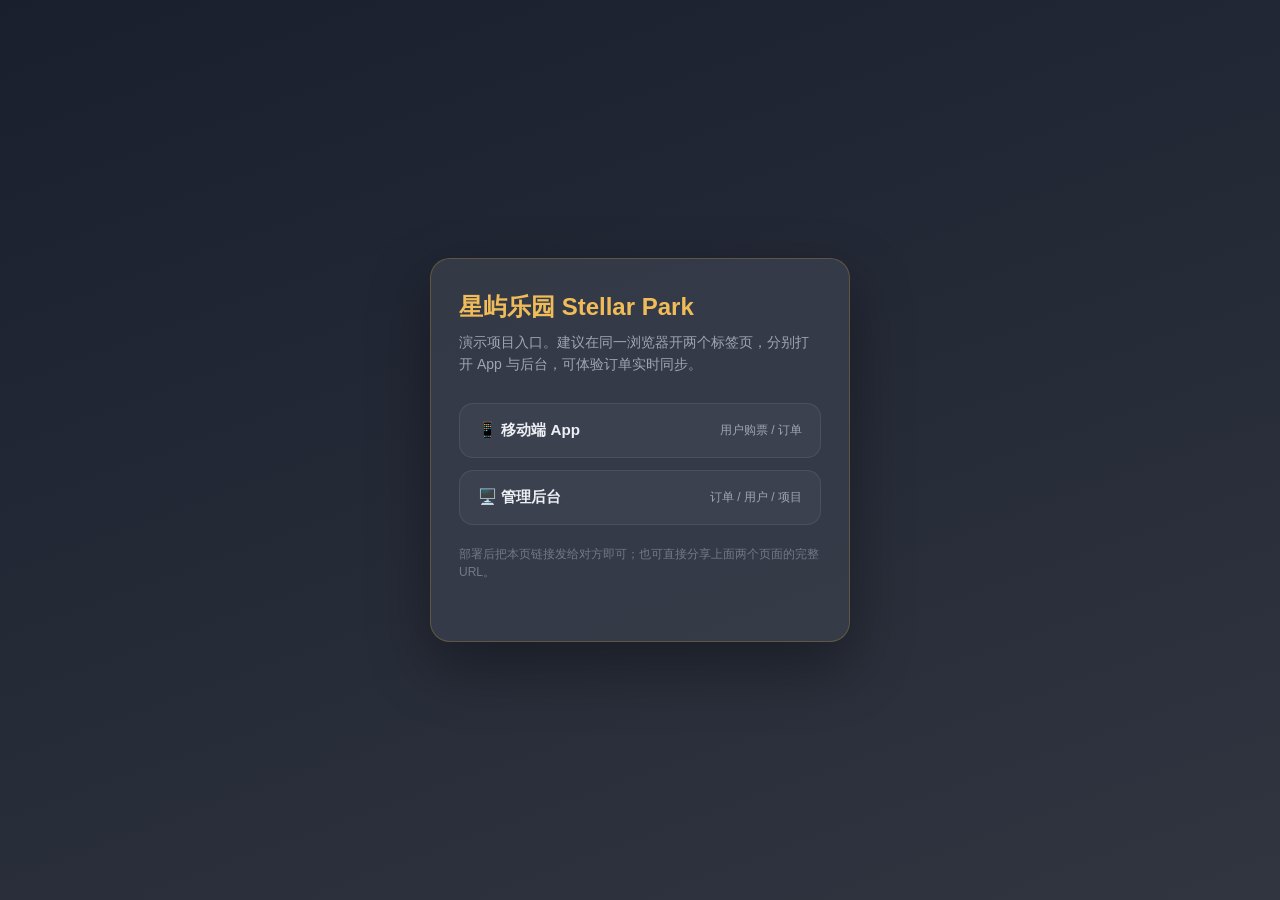
==== index.html @ 3377459b "添加静态站点部署配置与项目入口页。 支持 Vercel、Netlify 与 GitHub Pages 自动部署，便于分享 App 与后台演示链接。  Co-authored-by: Cursor <c" ====
<!DOCTYPE html>
<html lang="zh-CN">
<head>
  <meta charset="UTF-8">
  <meta name="viewport" content="width=device-width, initial-scale=1.0">
  <title>星屿乐园 · 演示入口</title>
  <style>
    * { box-sizing: border-box; margin: 0; padding: 0; }
    body {
      min-height: 100vh;
      display: flex;
      align-items: center;
      justify-content: center;
      font-family: -apple-system, BlinkMacSystemFont, "Segoe UI", sans-serif;
      background: linear-gradient(160deg, #1a1f2e 0%, #303540 100%);
      color: #eceff4;
      padding: 24px;
    }
    .card {
      width: 100%;
      max-width: 420px;
      background: rgba(56, 62, 75, 0.85);
      border: 1px solid rgba(227, 166, 59, 0.25);
      border-radius: 20px;
      padding: 32px 28px;
      box-shadow: 0 24px 60px rgba(0, 0, 0, 0.35);
    }
    h1 {
      font-size: 1.5rem;
      color: #f0bc5a;
      margin-bottom: 8px;
    }
    p {
      font-size: 0.875rem;
      color: #a0a5b4;
      line-height: 1.6;
      margin-bottom: 28px;
    }
    a {
      display: flex;
      align-items: center;
      justify-content: space-between;
      padding: 16px 18px;
      margin-bottom: 12px;
      border-radius: 14px;
      text-decoration: none;
      color: #eceff4;
      background: rgba(255, 255, 255, 0.04);
      border: 1px solid rgba(255, 255, 255, 0.08);
      transition: border-color 0.2s, background 0.2s;
    }
    a:hover {
      border-color: rgba(227, 166, 59, 0.45);
      background: rgba(227, 166, 59, 0.08);
    }
    a strong { font-size: 0.95rem; }
    a span { font-size: 0.75rem; color: #a0a5b4; }
    .tip {
      margin-top: 20px;
      font-size: 0.75rem;
      color: #74798a;
      line-height: 1.5;
    }
  </style>
</head>
<body>
  <div class="card">
    <h1>星屿乐园 Stellar Park</h1>
    <p>演示项目入口。建议在同一浏览器开两个标签页，分别打开 App 与后台，可体验订单实时同步。</p>
    <a href="pages/app-v2.html">
      <strong>📱 移动端 App</strong>
      <span>用户购票 / 订单</span>
    </a>
    <a href="pages/admin-v2.html">
      <strong>🖥️ 管理后台</strong>
      <span>订单 / 用户 / 项目</span>
    </a>
    <p class="tip">部署后把本页链接发给对方即可；也可直接分享上面两个页面的完整 URL。</p>
  </div>
</body>
</html>
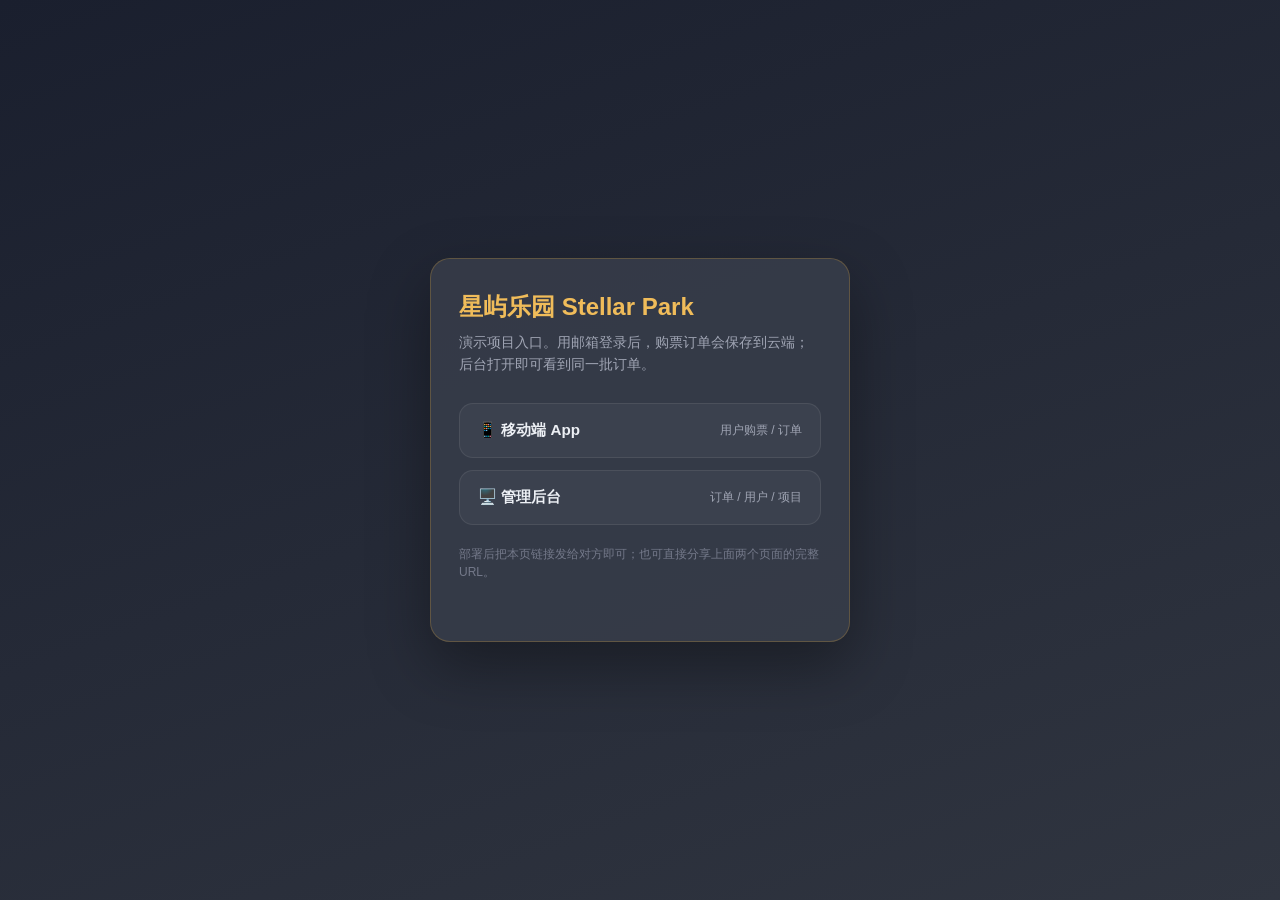
==== commit be1f3ee5: "发布星屿乐园到 Vercel：更新前台后台，并加上登录与订单接口。" ====
--- a/index.html
+++ b/index.html
@@ -66,7 +66,7 @@
 <body>
   <div class="card">
     <h1>星屿乐园 Stellar Park</h1>
-    <p>演示项目入口。建议在同一浏览器开两个标签页，分别打开 App 与后台，可体验订单实时同步。</p>
+    <p>演示项目入口。用邮箱登录后，购票订单会保存到云端；后台打开即可看到同一批订单。</p>
     <a href="pages/app-v2.html">
       <strong>📱 移动端 App</strong>
       <span>用户购票 / 订单</span>
